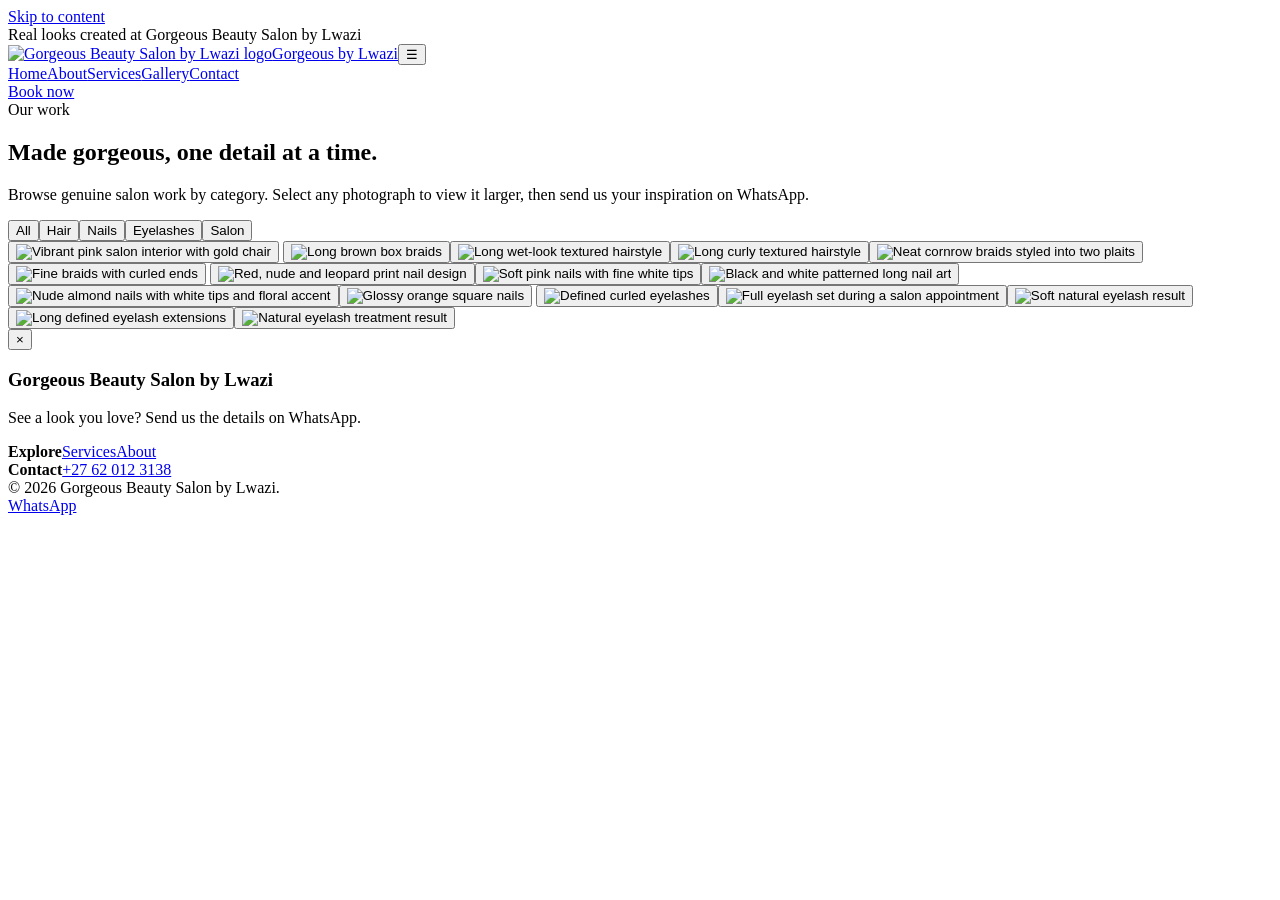
==== gallery.html @ ca98934e "Build complete salon website" ====
<!doctype html><html lang="en-ZA"><head><meta charset="utf-8"><meta name="viewport" content="width=device-width,initial-scale=1"><title>Salon Gallery | Gorgeous Beauty Salon by Lwazi</title><meta name="description" content="Browse genuine hair, nail, eyelash and salon interior photographs from Gorgeous Beauty Salon by Lwazi."><link rel="canonical" href="https://lungidigital-solutions.github.io/gorgeous-beauty-salon-website/gallery.html"><link rel="stylesheet" href="css/style.css"></head><body><a class="skip" href="#main">Skip to content</a><div class="topbar">Real looks created at Gorgeous Beauty Salon by Lwazi</div><header class="site-header"><div class="container nav"><a class="brand" href="index.html"><img src="assets/images/logo/gorgeous-beauty-salon-logo.jpg" alt="Gorgeous Beauty Salon by Lwazi logo" width="48" height="48"><span>Gorgeous by Lwazi</span></a><button class="menu-toggle" aria-label="Open navigation" aria-expanded="false">☰</button><nav class="nav-links" aria-label="Primary"><a href="index.html">Home</a><a href="about.html">About</a><a href="services.html">Services</a><a aria-current="page" href="gallery.html">Gallery</a><a href="contact.html">Contact</a></nav><a class="btn btn-primary" href="https://wa.me/27620123138?text=Hello%20Gorgeous%20Beauty%20Salon%20by%20Lwazi.%20I%20saw%20a%20look%20in%20your%20gallery%20and%20would%20like%20to%20enquire.">Book now</a></div></header><main id="main"><section class="page-hero"><div class="container"><span class="eyebrow">Our work</span><h1>Made gorgeous, one detail at a time.</h1><p>Browse genuine salon work by category. Select any photograph to view it larger, then send us your inspiration on WhatsApp.</p></div></section><section class="section"><div class="container"><div class="gallery-controls" aria-label="Gallery filters"><button class="filter active" data-filter="all">All</button><button class="filter" data-filter="hair">Hair</button><button class="filter" data-filter="nails">Nails</button><button class="filter" data-filter="lashes">Eyelashes</button><button class="filter" data-filter="salon">Salon</button></div><div class="gallery-grid">
<button class="gallery-item" data-category="salon"><img src="assets/images/salon/pink-salon-interior.jpg" alt="Vibrant pink salon interior with gold chair" width="506" height="900"></button>
<button class="gallery-item" data-category="hair"><img src="assets/images/hair/hairstyle-1.jpg" alt="Long brown box braids" width="506" height="900" loading="lazy"></button><button class="gallery-item" data-category="hair"><img src="assets/images/hair/hairstyle-2.jpg" alt="Long wet-look textured hairstyle" width="450" height="800" loading="lazy"></button><button class="gallery-item" data-category="hair"><img src="assets/images/hair/hairstyle-3.jpg" alt="Long curly textured hairstyle" width="506" height="900" loading="lazy"></button><button class="gallery-item" data-category="hair"><img src="assets/images/hair/hairstyle-4.jpg" alt="Neat cornrow braids styled into two plaits" width="675" height="1200" loading="lazy"></button><button class="gallery-item" data-category="hair"><img src="assets/images/hair/hairstyle-5.jpg" alt="Fine braids with curled ends" width="506" height="900" loading="lazy"></button>
<button class="gallery-item" data-category="nails"><img src="assets/images/nails/nail-design-1.jpg" alt="Red, nude and leopard print nail design" width="900" height="900" loading="lazy"></button><button class="gallery-item" data-category="nails"><img src="assets/images/nails/nail-design-2.jpg" alt="Soft pink nails with fine white tips" width="900" height="900" loading="lazy"></button><button class="gallery-item" data-category="nails"><img src="assets/images/nails/nail-design-3.jpg" alt="Black and white patterned long nail art" width="900" height="900" loading="lazy"></button><button class="gallery-item" data-category="nails"><img src="assets/images/nails/nail-design-4.jpg" alt="Nude almond nails with white tips and floral accent" width="900" height="900" loading="lazy"></button><button class="gallery-item" data-category="nails"><img src="assets/images/nails/nail-design-5.jpg" alt="Glossy orange square nails" width="900" height="754" loading="lazy"></button>
<button class="gallery-item" data-category="lashes"><img src="assets/images/eyelashes/eyelash-style-1.jpg" alt="Defined curled eyelashes" width="700" height="1244" loading="lazy"></button><button class="gallery-item" data-category="lashes"><img src="assets/images/eyelashes/eyelash-style-2.jpeg" alt="Full eyelash set during a salon appointment" width="714" height="535" loading="lazy"></button><button class="gallery-item" data-category="lashes"><img src="assets/images/eyelashes/eyelash-style-3.jpeg" alt="Soft natural eyelash result" width="720" height="960" loading="lazy"></button><button class="gallery-item" data-category="lashes"><img src="assets/images/eyelashes/eyelash-style-4.jpeg" alt="Long defined eyelash extensions" width="714" height="953" loading="lazy"></button><button class="gallery-item" data-category="lashes"><img src="assets/images/eyelashes/eyelash-style-5.jpg" alt="Natural eyelash treatment result" width="675" height="1200" loading="lazy"></button></div></div></section></main><div class="lightbox" role="dialog" aria-modal="true" aria-label="Enlarged gallery image"><button class="lightbox-close" aria-label="Close image">×</button><img alt=""></div><footer><div class="container"><div class="footer-grid"><div><h3>Gorgeous Beauty Salon by Lwazi</h3><p>See a look you love? Send us the details on WhatsApp.</p></div><div class="footer-links"><strong>Explore</strong><a href="services.html">Services</a><a href="about.html">About</a></div><div class="footer-links"><strong>Contact</strong><a href="tel:+27620123138">+27 62 012 3138</a></div></div><div class="copyright">© 2026 Gorgeous Beauty Salon by Lwazi.</div></div></footer><a class="whatsapp-float" href="https://wa.me/27620123138?text=Hello%20Gorgeous%20Beauty%20Salon%20by%20Lwazi.%20I%20saw%20a%20look%20in%20your%20gallery%20and%20would%20like%20to%20enquire.">WhatsApp</a><script src="js/script.js" defer></script></body></html>
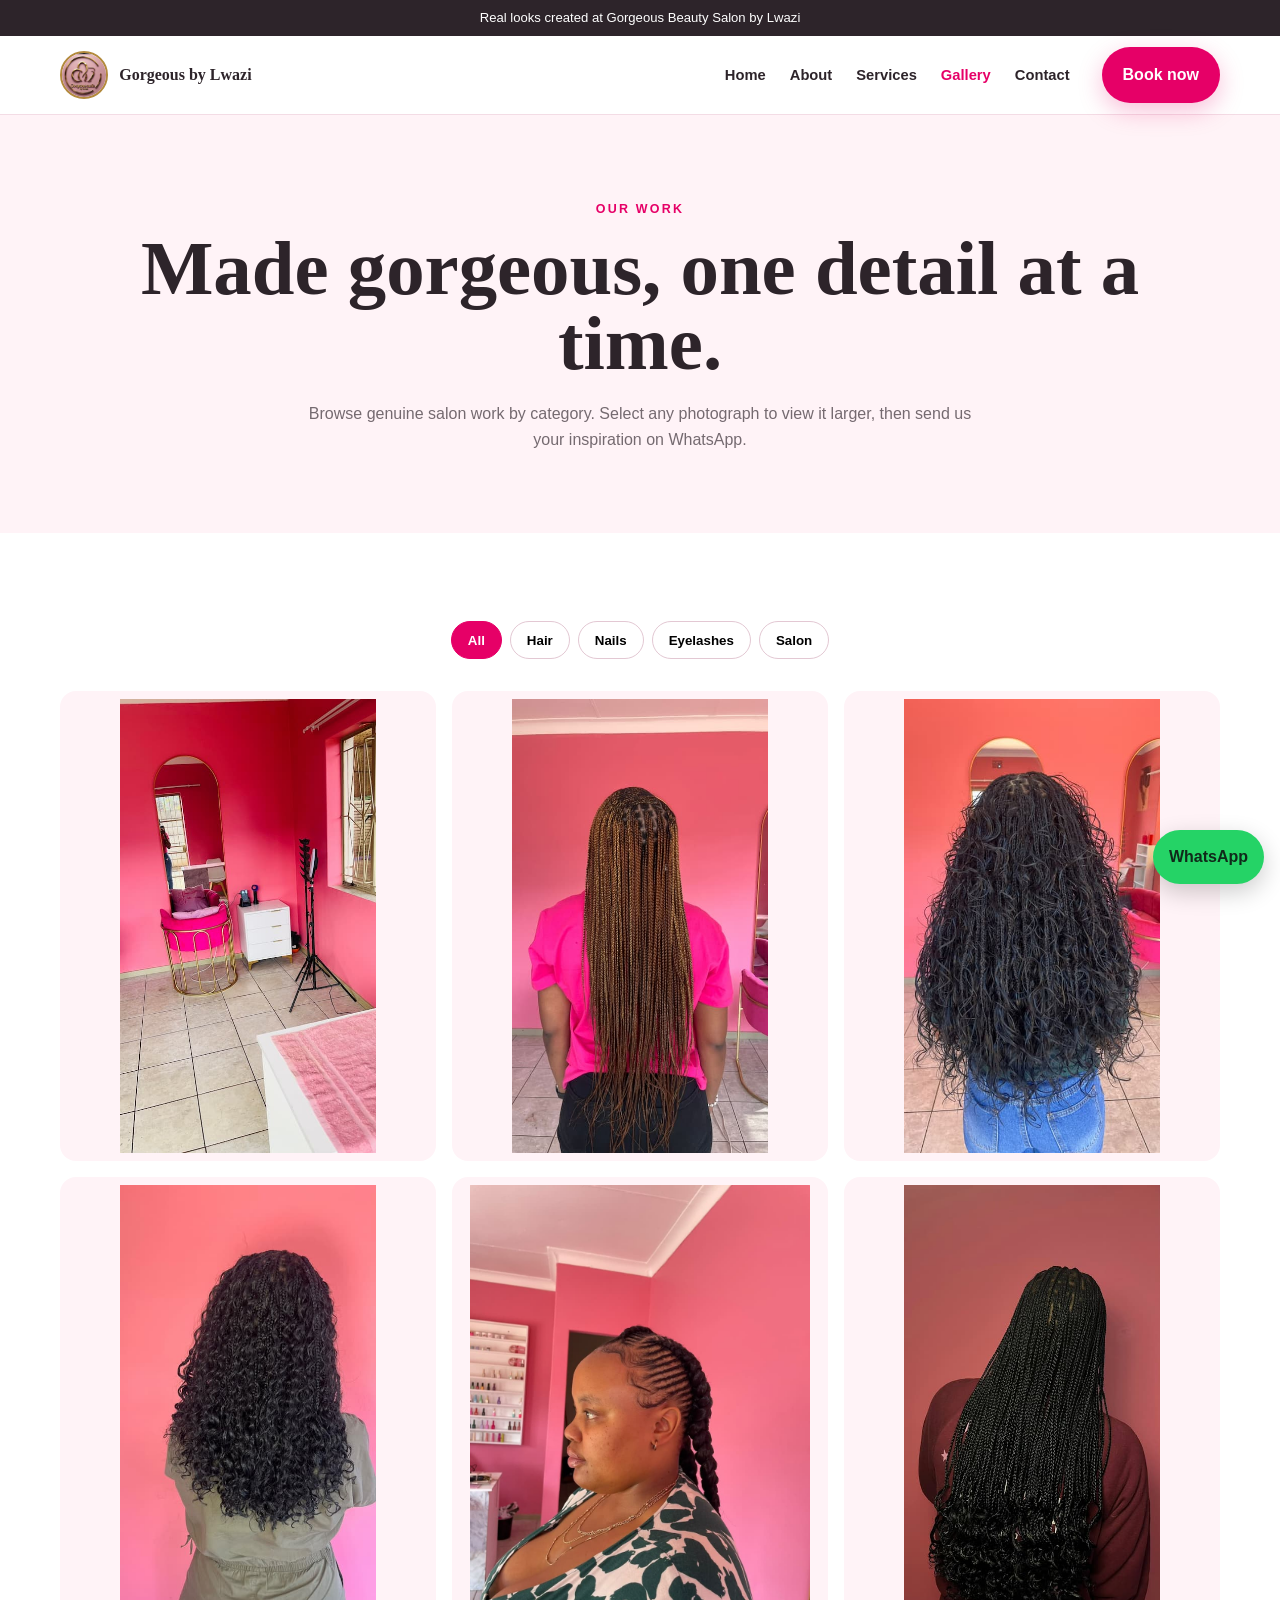
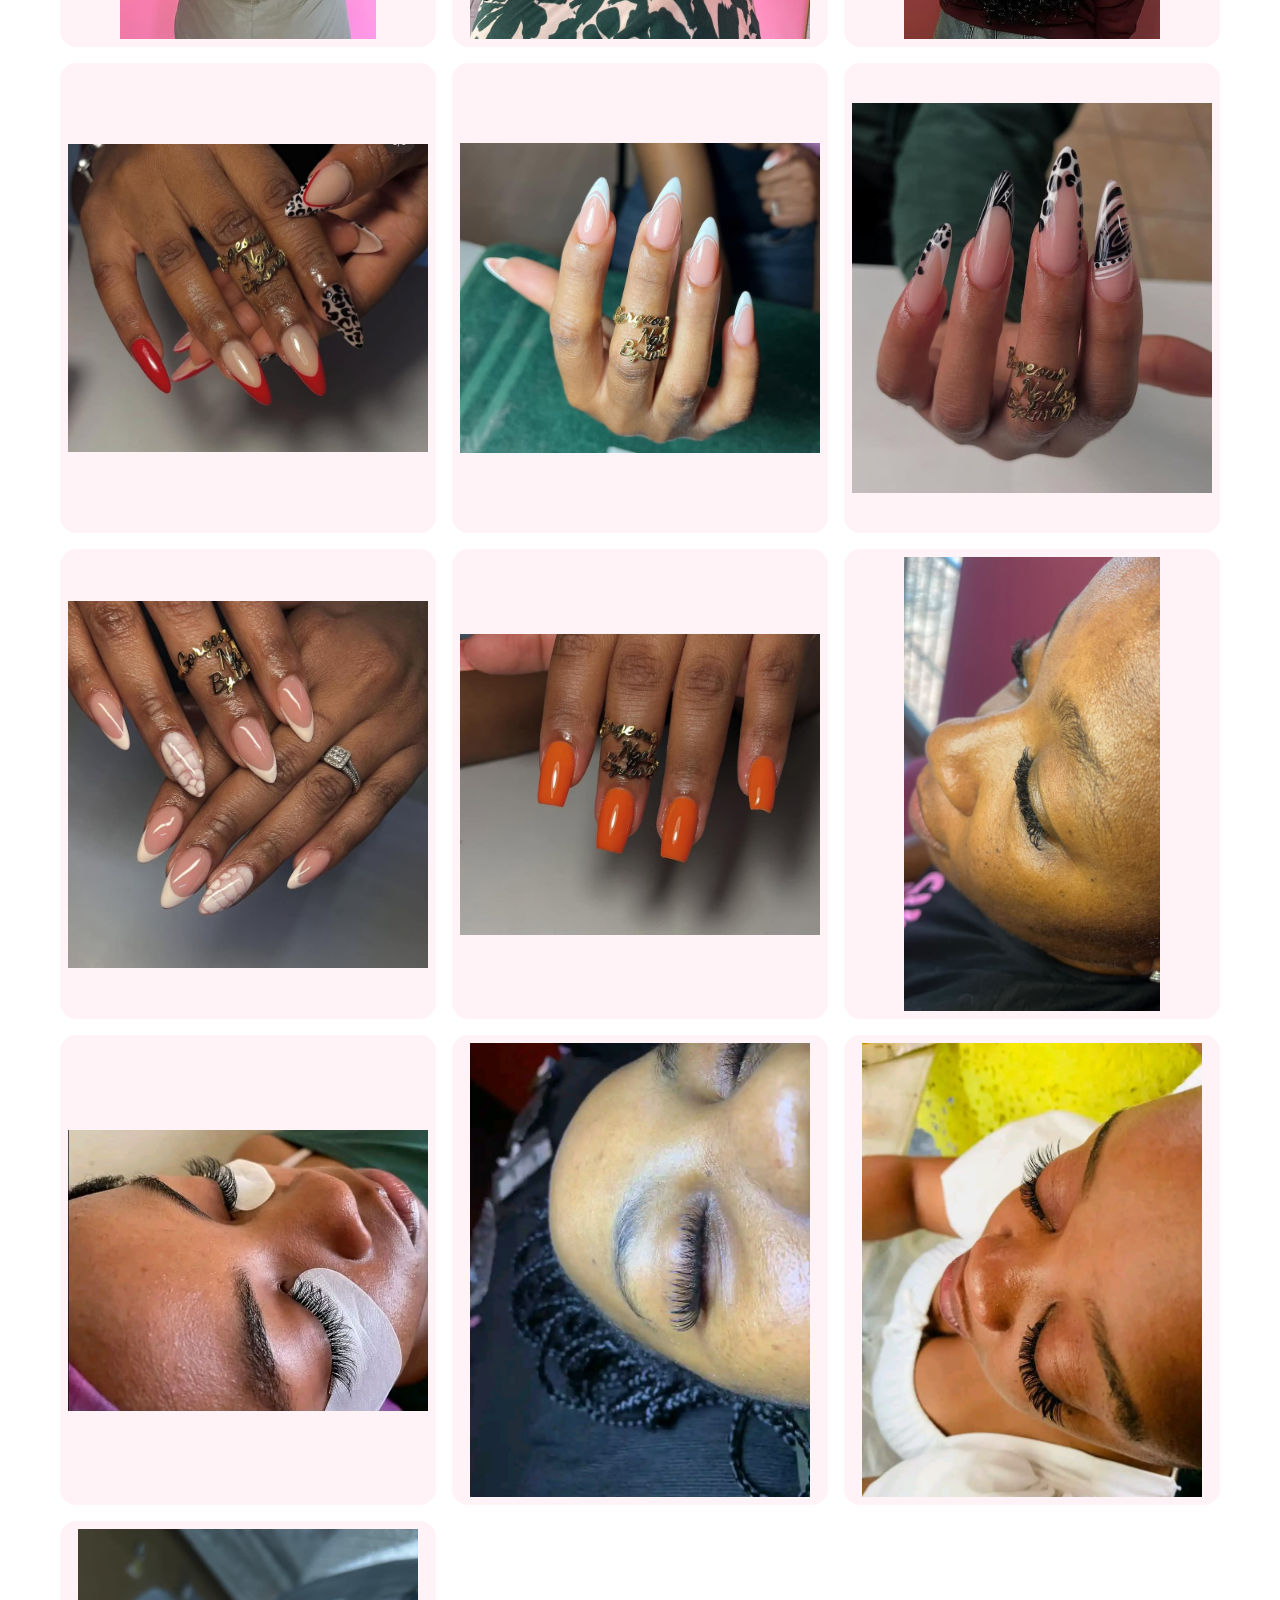
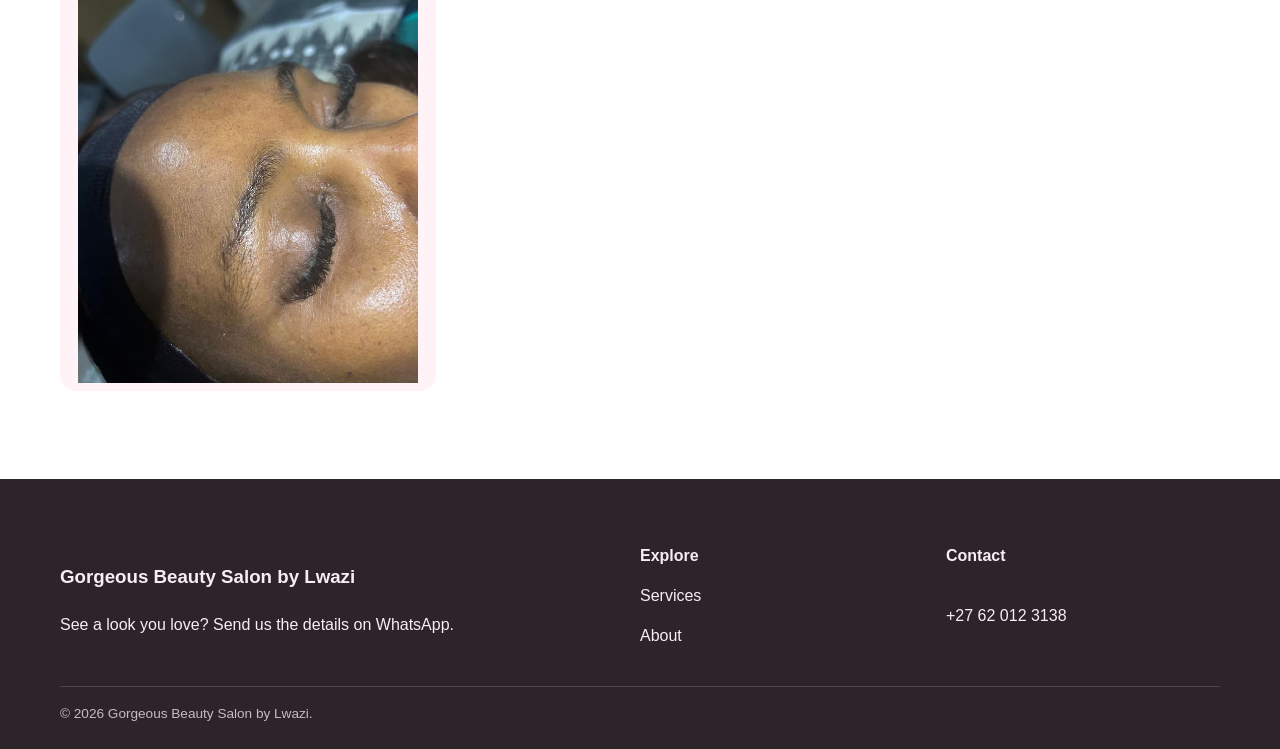
==== commit 65802bba: "Refresh mobile gallery layout" ====
--- a/gallery.html
+++ b/gallery.html
@@ -1,4 +1,4 @@
-<!doctype html><html lang="en-ZA"><head><meta charset="utf-8"><meta name="viewport" content="width=device-width,initial-scale=1"><title>Salon Gallery | Gorgeous Beauty Salon by Lwazi</title><meta name="description" content="Browse genuine hair, nail, eyelash and salon interior photographs from Gorgeous Beauty Salon by Lwazi."><link rel="canonical" href="https://lungidigital-solutions.github.io/gorgeous-beauty-salon-website/gallery.html"><link rel="stylesheet" href="css/style.css"></head><body><a class="skip" href="#main">Skip to content</a><div class="topbar">Real looks created at Gorgeous Beauty Salon by Lwazi</div><header class="site-header"><div class="container nav"><a class="brand" href="index.html"><img src="assets/images/logo/gorgeous-beauty-salon-logo.jpg" alt="Gorgeous Beauty Salon by Lwazi logo" width="48" height="48"><span>Gorgeous by Lwazi</span></a><button class="menu-toggle" aria-label="Open navigation" aria-expanded="false">☰</button><nav class="nav-links" aria-label="Primary"><a href="index.html">Home</a><a href="about.html">About</a><a href="services.html">Services</a><a aria-current="page" href="gallery.html">Gallery</a><a href="contact.html">Contact</a></nav><a class="btn btn-primary" href="https://wa.me/27620123138?text=Hello%20Gorgeous%20Beauty%20Salon%20by%20Lwazi.%20I%20saw%20a%20look%20in%20your%20gallery%20and%20would%20like%20to%20enquire.">Book now</a></div></header><main id="main"><section class="page-hero"><div class="container"><span class="eyebrow">Our work</span><h1>Made gorgeous, one detail at a time.</h1><p>Browse genuine salon work by category. Select any photograph to view it larger, then send us your inspiration on WhatsApp.</p></div></section><section class="section"><div class="container"><div class="gallery-controls" aria-label="Gallery filters"><button class="filter active" data-filter="all">All</button><button class="filter" data-filter="hair">Hair</button><button class="filter" data-filter="nails">Nails</button><button class="filter" data-filter="lashes">Eyelashes</button><button class="filter" data-filter="salon">Salon</button></div><div class="gallery-grid">
+<!doctype html><html lang="en-ZA"><head><meta charset="utf-8"><meta name="viewport" content="width=device-width,initial-scale=1"><title>Salon Gallery | Gorgeous Beauty Salon by Lwazi</title><meta name="description" content="Browse genuine hair, nail, eyelash and salon interior photographs from Gorgeous Beauty Salon by Lwazi."><link rel="canonical" href="https://lungidigital-solutions.github.io/gorgeous-beauty-salon-website/gallery.html"><link rel="stylesheet" href="css/style.css?v=2"></head><body><a class="skip" href="#main">Skip to content</a><div class="topbar">Real looks created at Gorgeous Beauty Salon by Lwazi</div><header class="site-header"><div class="container nav"><a class="brand" href="index.html"><img src="assets/images/logo/gorgeous-beauty-salon-logo.jpg" alt="Gorgeous Beauty Salon by Lwazi logo" width="48" height="48"><span>Gorgeous by Lwazi</span></a><button class="menu-toggle" aria-label="Open navigation" aria-expanded="false">☰</button><nav class="nav-links" aria-label="Primary"><a href="index.html">Home</a><a href="about.html">About</a><a href="services.html">Services</a><a aria-current="page" href="gallery.html">Gallery</a><a href="contact.html">Contact</a></nav><a class="btn btn-primary" href="https://wa.me/27620123138?text=Hello%20Gorgeous%20Beauty%20Salon%20by%20Lwazi.%20I%20saw%20a%20look%20in%20your%20gallery%20and%20would%20like%20to%20enquire.">Book now</a></div></header><main id="main"><section class="page-hero"><div class="container"><span class="eyebrow">Our work</span><h1>Made gorgeous, one detail at a time.</h1><p>Browse genuine salon work by category. Select any photograph to view it larger, then send us your inspiration on WhatsApp.</p></div></section><section class="section"><div class="container"><div class="gallery-controls" aria-label="Gallery filters"><button class="filter active" data-filter="all">All</button><button class="filter" data-filter="hair">Hair</button><button class="filter" data-filter="nails">Nails</button><button class="filter" data-filter="lashes">Eyelashes</button><button class="filter" data-filter="salon">Salon</button></div><div class="gallery-grid">
 <button class="gallery-item" data-category="salon"><img src="assets/images/salon/pink-salon-interior.jpg" alt="Vibrant pink salon interior with gold chair" width="506" height="900"></button>
 <button class="gallery-item" data-category="hair"><img src="assets/images/hair/hairstyle-1.jpg" alt="Long brown box braids" width="506" height="900" loading="lazy"></button><button class="gallery-item" data-category="hair"><img src="assets/images/hair/hairstyle-2.jpg" alt="Long wet-look textured hairstyle" width="450" height="800" loading="lazy"></button><button class="gallery-item" data-category="hair"><img src="assets/images/hair/hairstyle-3.jpg" alt="Long curly textured hairstyle" width="506" height="900" loading="lazy"></button><button class="gallery-item" data-category="hair"><img src="assets/images/hair/hairstyle-4.jpg" alt="Neat cornrow braids styled into two plaits" width="675" height="1200" loading="lazy"></button><button class="gallery-item" data-category="hair"><img src="assets/images/hair/hairstyle-5.jpg" alt="Fine braids with curled ends" width="506" height="900" loading="lazy"></button>
 <button class="gallery-item" data-category="nails"><img src="assets/images/nails/nail-design-1.jpg" alt="Red, nude and leopard print nail design" width="900" height="900" loading="lazy"></button><button class="gallery-item" data-category="nails"><img src="assets/images/nails/nail-design-2.jpg" alt="Soft pink nails with fine white tips" width="900" height="900" loading="lazy"></button><button class="gallery-item" data-category="nails"><img src="assets/images/nails/nail-design-3.jpg" alt="Black and white patterned long nail art" width="900" height="900" loading="lazy"></button><button class="gallery-item" data-category="nails"><img src="assets/images/nails/nail-design-4.jpg" alt="Nude almond nails with white tips and floral accent" width="900" height="900" loading="lazy"></button><button class="gallery-item" data-category="nails"><img src="assets/images/nails/nail-design-5.jpg" alt="Glossy orange square nails" width="900" height="754" loading="lazy"></button>
--- a/css/style.css
+++ b/css/style.css
@@ -0,0 +1,2 @@
+:root{--pink:#e60067;--pink-dark:#a70049;--blush:#fff3f7;--gold:#b38a3c;--ink:#2d242a;--muted:#756a70;--white:#fff;--radius:1.4rem;--shadow:0 18px 50px rgba(88,25,52,.12);--serif:Georgia,'Times New Roman',serif;--sans:Inter,Arial,sans-serif}*{box-sizing:border-box}html{scroll-behavior:smooth}body{margin:0;color:var(--ink);font-family:var(--sans);line-height:1.65;background:#fff}img{display:block;max-width:100%}a{color:inherit}button,a{touch-action:manipulation}.container{width:min(1160px,calc(100% - 2rem));margin:auto}.skip{position:fixed;top:-5rem;left:1rem;z-index:100;background:#fff;padding:.7rem}.skip:focus{top:1rem}.topbar{background:var(--ink);color:#fff;text-align:center;padding:.45rem;font-size:.82rem}.site-header{position:sticky;top:0;z-index:50;background:rgba(255,255,255,.96);backdrop-filter:blur(16px);border-bottom:1px solid #f3dce5}.nav{height:78px;display:flex;align-items:center;gap:2rem}.brand{display:flex;align-items:center;gap:.7rem;text-decoration:none;margin-right:auto;font-family:var(--serif);font-weight:700}.brand img{width:48px;height:48px;object-fit:cover;border-radius:50%;border:2px solid var(--gold)}.nav-links{display:flex;gap:1.5rem;align-items:center}.nav-links a{text-decoration:none;font-size:.92rem;font-weight:700}.nav-links a:hover,.nav-links a[aria-current=page]{color:var(--pink)}.menu-toggle{display:none;border:0;background:none;font-size:1.6rem}.btn{display:inline-flex;align-items:center;justify-content:center;gap:.45rem;padding:.85rem 1.25rem;border-radius:999px;text-decoration:none;font-weight:800;border:1px solid transparent;transition:.2s;cursor:pointer}.btn:hover{transform:translateY(-2px)}.btn-primary{background:var(--pink);color:#fff;box-shadow:0 8px 25px rgba(230,0,103,.25)}.btn-outline{border-color:var(--pink);color:var(--pink);background:#fff}.eyebrow{color:var(--pink);font-size:.78rem;font-weight:900;letter-spacing:.18em;text-transform:uppercase}.hero{min-height:78vh;display:grid;align-items:center;background:linear-gradient(90deg,rgba(35,16,27,.88),rgba(35,16,27,.52)),url('../assets/images/salon/pink-salon-interior.jpg') center/cover;color:#fff}.hero-inner{max-width:720px;padding:5rem 0}.hero h1,.page-hero h1{font:700 clamp(2.7rem,7vw,5.4rem)/.98 var(--serif);margin:.6rem 0 1.2rem}.hero p{font-size:1.1rem;max-width:640px;color:#f8eaf0}.actions{display:flex;flex-wrap:wrap;gap:.8rem;margin-top:1.7rem}.section{padding:5.5rem 0}.section.alt{background:var(--blush)}.section-head{max-width:670px;margin:0 auto 2.4rem;text-align:center}.section-head h2,.split h2{font:700 clamp(2rem,4vw,3.2rem)/1.1 var(--serif);margin:.5rem 0 1rem}.section-head p,.muted{color:var(--muted)}.grid{display:grid;grid-template-columns:repeat(3,1fr);gap:1.25rem}.card{background:#fff;border:1px solid #f2dfe7;border-radius:var(--radius);overflow:hidden;box-shadow:var(--shadow)}.card img{width:100%;height:300px;object-fit:cover}.card-body{padding:1.35rem}.card h3{font:700 1.5rem var(--serif);margin:.1rem 0 .5rem}.text-link{color:var(--pink);font-weight:800;text-decoration:none}.split{display:grid;grid-template-columns:1fr 1fr;gap:4rem;align-items:center}.split img{width:100%;max-height:650px;object-fit:cover;border-radius:var(--radius);box-shadow:var(--shadow)}.features{display:grid;grid-template-columns:repeat(3,1fr);gap:1rem}.feature{padding:1.5rem;border-left:3px solid var(--gold);background:#fff}.feature strong{display:block;font:700 1.25rem var(--serif)}.cta{background:linear-gradient(125deg,var(--pink-dark),var(--pink));color:#fff;border-radius:2rem;padding:3rem;display:flex;justify-content:space-between;gap:2rem;align-items:center}.cta h2{font:700 clamp(2rem,4vw,3.2rem)/1.1 var(--serif);margin:0}.page-hero{padding:5rem 0;background:var(--blush);text-align:center}.page-hero h1{font-size:clamp(2.6rem,6vw,4.8rem);color:var(--ink)}.page-hero p{max-width:680px;margin:auto;color:var(--muted)}.services-list{display:grid;gap:3rem}.service-row{display:grid;grid-template-columns:.9fr 1.1fr;gap:3rem;align-items:center}.service-row:nth-child(even) img{order:2}.service-row img{width:100%;height:480px;object-fit:cover;border-radius:var(--radius)}.service-row h2{font:700 2.4rem var(--serif)}.service-points{padding:0;list-style:none}.service-points li{padding:.55rem 0;border-bottom:1px solid #eadde2}.gallery-controls{display:flex;justify-content:center;gap:.5rem;flex-wrap:wrap;margin-bottom:2rem}.filter{border:1px solid #e3c8d3;background:#fff;border-radius:999px;padding:.65rem 1rem;font-weight:800;cursor:pointer}.filter.active{background:var(--pink);color:#fff;border-color:var(--pink)}.gallery-grid{display:grid;grid-template-columns:repeat(3,minmax(0,1fr));gap:1rem}.gallery-item{width:100%;aspect-ratio:4/5;border:0;padding:.5rem;background:var(--blush);cursor:zoom-in;border-radius:1rem;overflow:hidden}.gallery-item img{width:100%;height:100%;object-fit:contain;border-radius:.7rem;transition:.25s}.gallery-item:hover img{transform:scale(1.015)}.gallery-item[hidden]{display:none}.lightbox{position:fixed;inset:0;z-index:100;background:rgba(20,10,15,.94);display:none;place-items:center;padding:2rem}.lightbox.open{display:grid}.lightbox img{max-height:85vh;max-width:90vw}.lightbox-close{position:absolute;right:1.5rem;top:1rem;color:#fff;background:none;border:0;font-size:2.5rem}.contact-grid{display:grid;grid-template-columns:1fr 1fr;gap:2rem}.contact-card{padding:2rem;background:var(--blush);border-radius:var(--radius)}.contact-card h2{font:700 2rem var(--serif)}.contact-list{padding:0;list-style:none}.contact-list li{padding:.75rem 0;border-bottom:1px solid #ead8df}.pending{padding:.85rem;border:1px dashed var(--gold);background:#fff;border-radius:.8rem;color:var(--muted)}footer{background:var(--ink);color:#f8edf2;padding:4rem 0 1.5rem}.footer-grid{display:grid;grid-template-columns:2fr 1fr 1fr;gap:2rem}.footer-links{display:grid;gap:.6rem}.footer-links a{text-decoration:none}.copyright{border-top:1px solid #51434b;margin-top:2rem;padding-top:1rem;font-size:.85rem;color:#c8bac1}.whatsapp-float{position:fixed;right:1rem;bottom:1rem;z-index:40;background:#25d366;color:#10291a;text-decoration:none;font-weight:900;padding:.85rem 1rem;border-radius:999px;box-shadow:0 8px 25px #0003}.reveal{opacity:0;transform:translateY(18px);transition:.6s}.reveal.visible{opacity:1;transform:none}:focus-visible{outline:3px solid var(--gold);outline-offset:3px}@media(max-width:800px){.nav{height:68px}.brand span{font-size:.85rem}.menu-toggle{display:block}.nav-links{position:absolute;left:0;right:0;top:68px;background:#fff;display:none;flex-direction:column;align-items:stretch;padding:1rem 1.5rem;border-bottom:1px solid #eee}.nav-links.open{display:flex}.nav>.btn{display:none}.grid,.features,.split,.service-row,.contact-grid,.footer-grid{grid-template-columns:1fr}.service-row:nth-child(even) img{order:0}.hero{min-height:72vh}.section{padding:4rem 0}.card img{height:330px}.cta{padding:2rem;display:block}.cta .btn{margin-top:1rem}.gallery-grid{grid-template-columns:repeat(2,minmax(0,1fr))}.whatsapp-float{font-size:.85rem}.service-row img{height:440px}}
+@media(max-width:520px){.gallery-grid{grid-template-columns:1fr}.gallery-item{aspect-ratio:4/5}}
